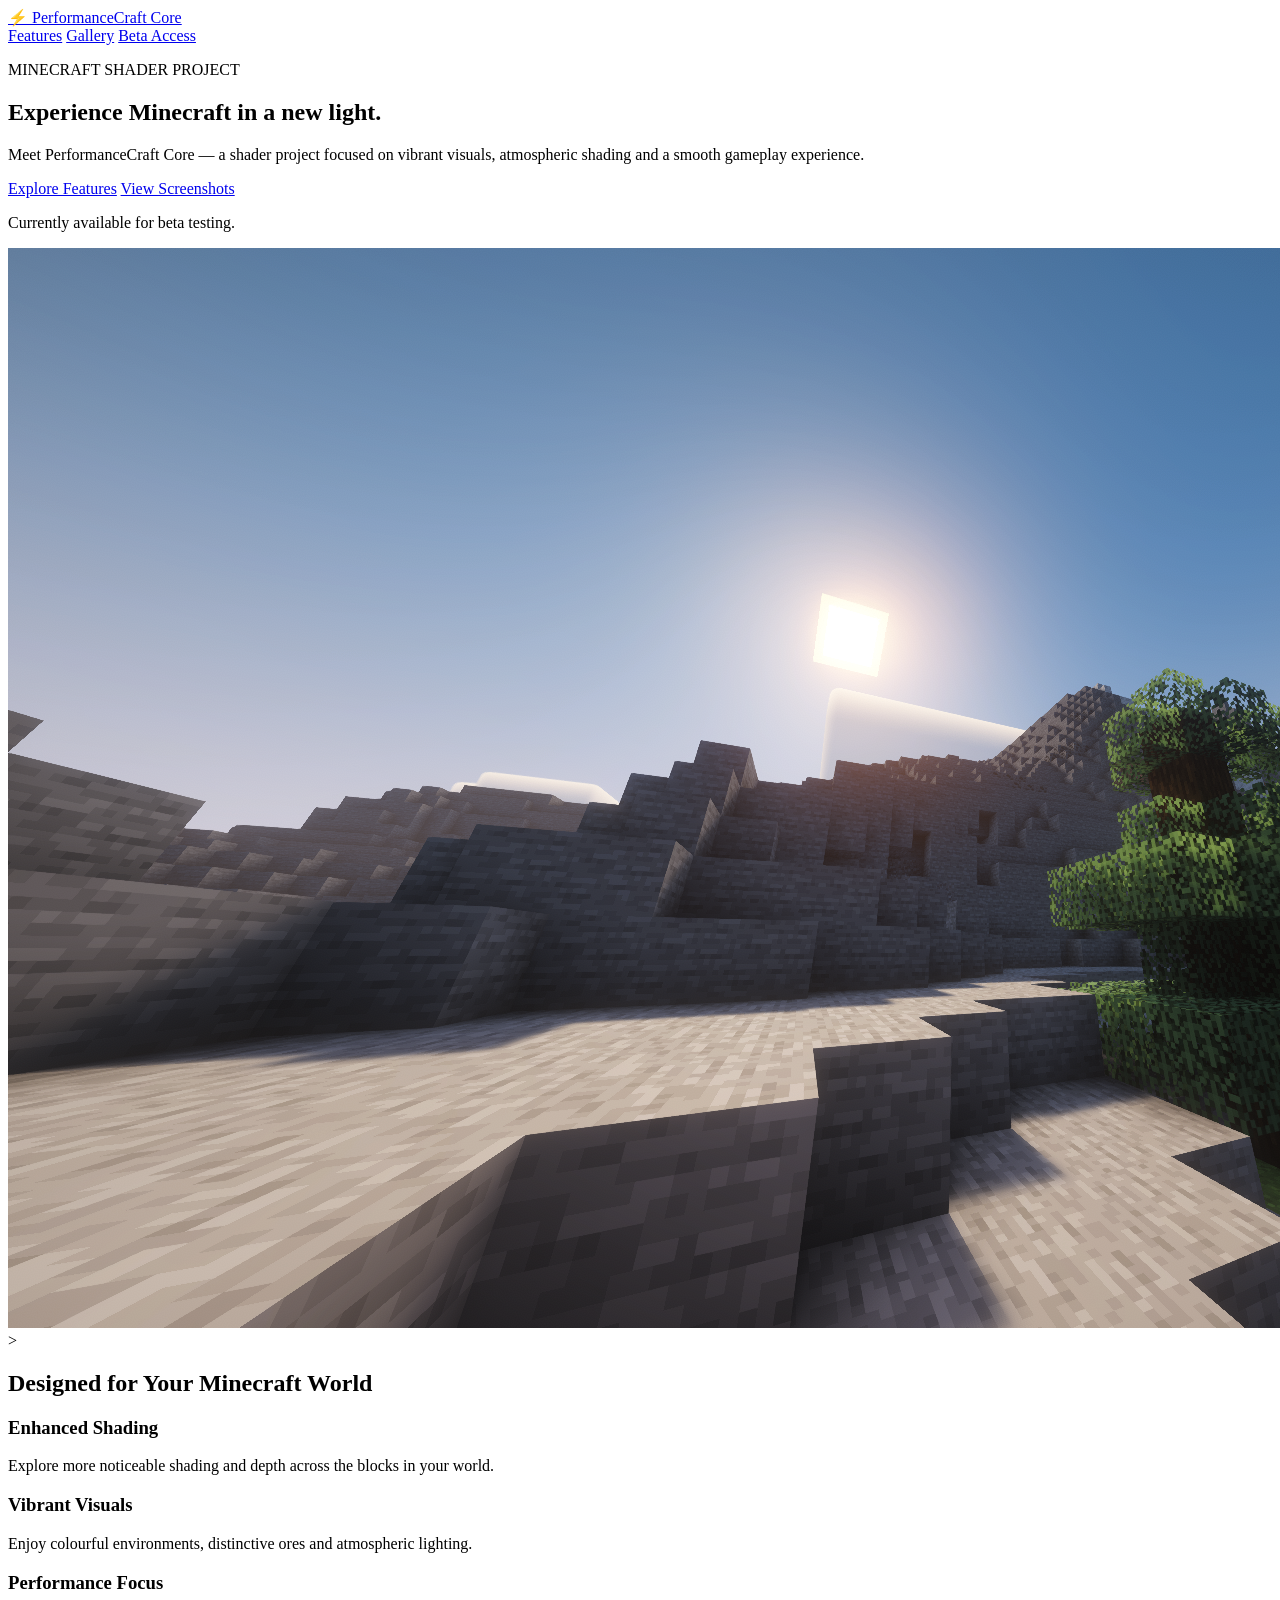
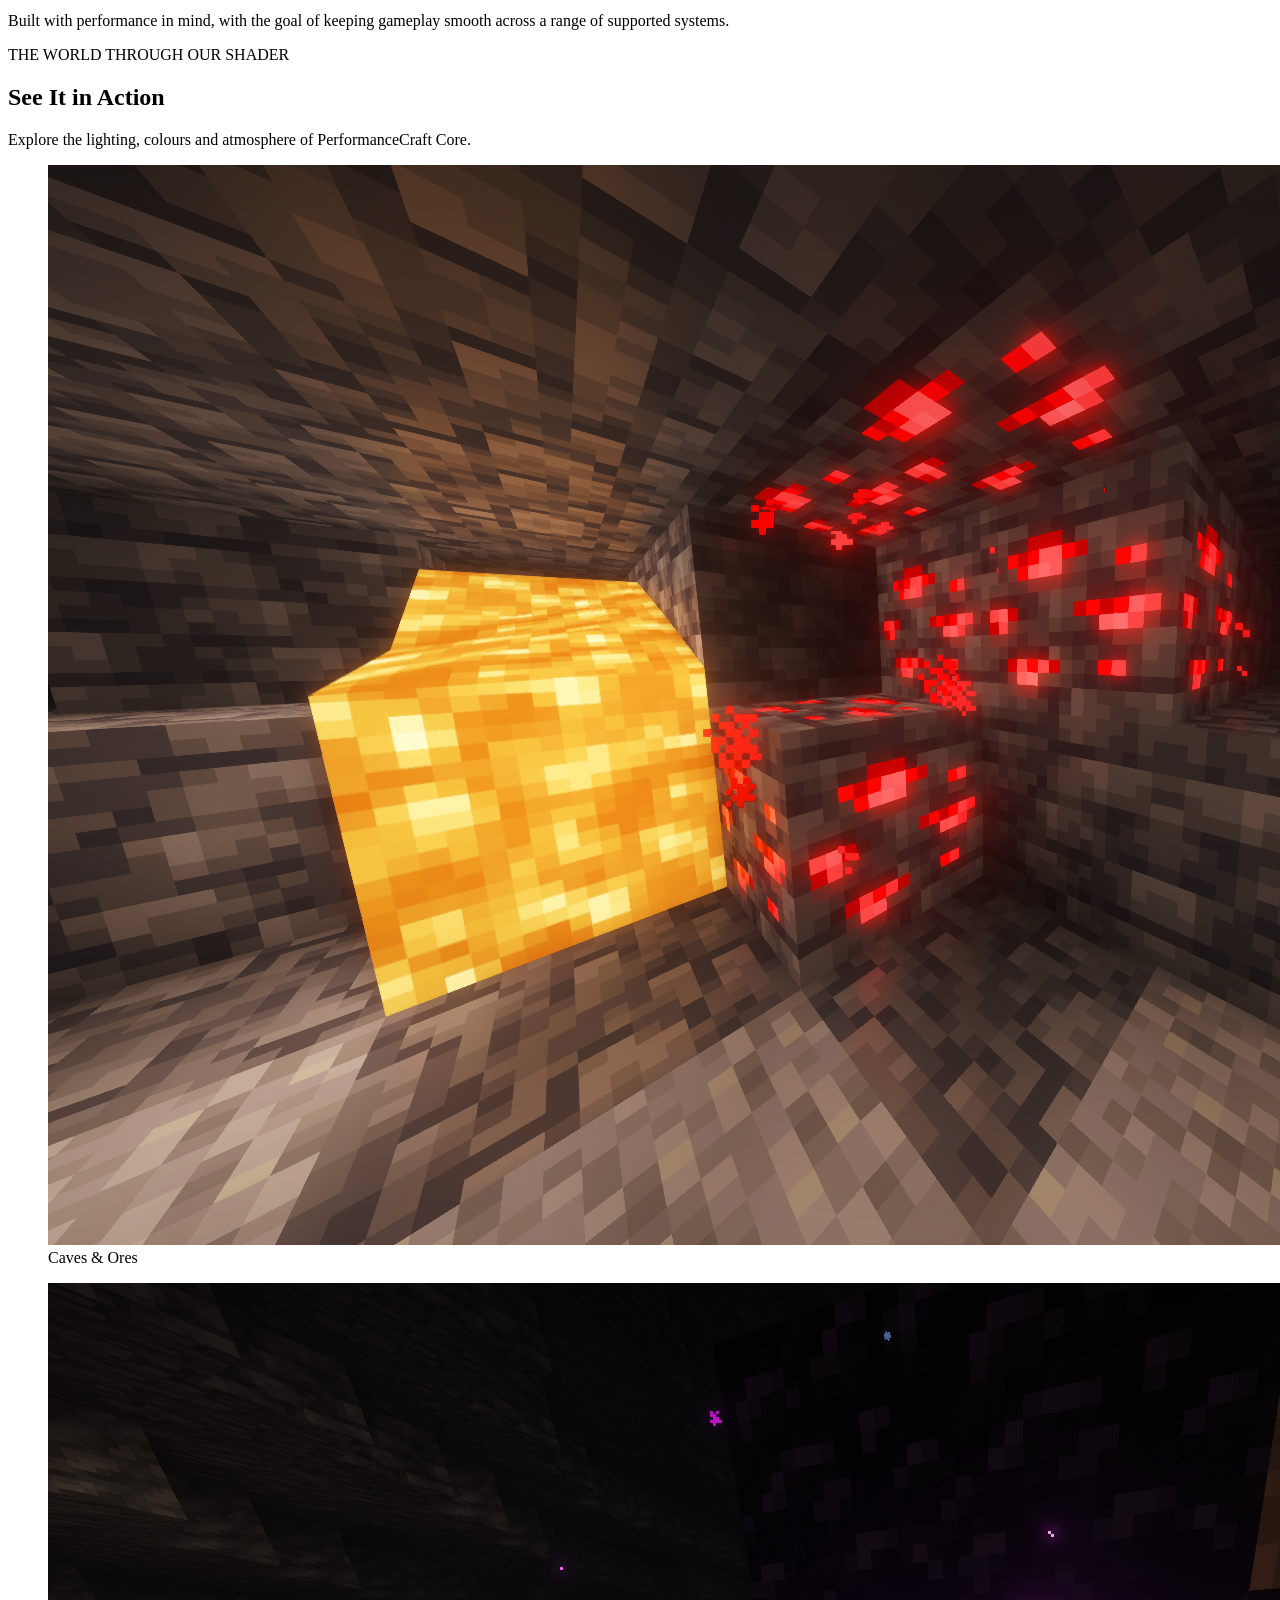
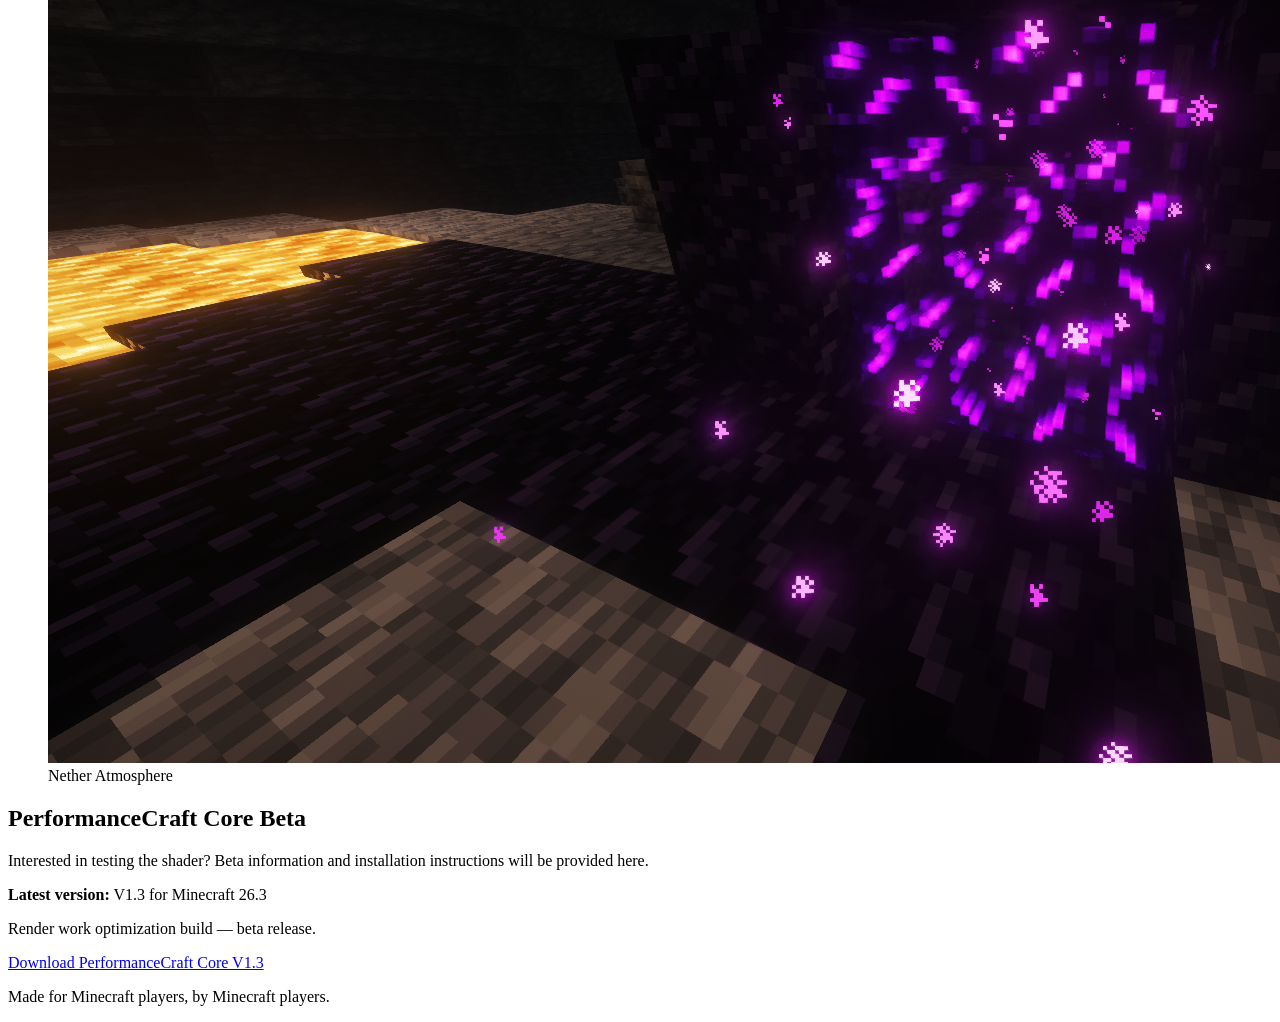
==== PerformanceCraft Core/index.html @ d8a3d6f5 "Update index.html" ====
<!DOCTYPE html>
<html lang="en">
<head>
  <meta charset="UTF-8">
  <meta name="viewport" content="width=device-width, initial-scale=1.0">

  <title>PerformanceCraft Core | Minecraft Shader</title>
  <link rel="stylesheet" href="style.css">
  
  <meta name="description"
        content="Discover PerformanceCraft Core, a Minecraft shader project focused on vibrant visuals, enhanced shading and performance.">

</head>
<body>

  <header>
    <a href="#home">⚡ PerformanceCraft Core</a>

    <nav>
      <a href="#features">Features</a>
      <a href="#gallery">Gallery</a>
      <a href="#downloads">Beta Access</a>
    </nav>
  </header>

  <main>

   
<section id="home">
  <div class="hero-content">
    <p class="eyebrow">MINECRAFT SHADER PROJECT</p>

    <h1>Experience Minecraft in a new light.</h1>

    <p>
      Meet PerformanceCraft Core — a shader project
      focused on vibrant visuals, atmospheric shading
      and a smooth gameplay experience.
    </p>

    <div class="hero-buttons">
      <a href="#features">Explore Features</a>
      <a href="#gallery">View Screenshots</a>
    </div>

    <p class="beta-note">
      <span class="status-dot"></span>
      Currently available for beta testing.
    </p>
  </div>

  <img class="hero-image" src="images/images/Hero-Best overall view.png" alt="Minecraft landscape rendered with PerformanceCraft Core">
  >
</section>


    <section id="features">
      <h2>Designed for Your Minecraft World</h2>

      <article>
        <h3>Enhanced Shading</h3>
        <p>
          Explore more noticeable shading and depth
          across the blocks in your world.
        </p>
      </article>

      <article>
        <h3>Vibrant Visuals</h3>
        <p>
          Enjoy colourful environments, distinctive
          ores and atmospheric lighting.
        </p>
      </article>

      <article>
        <h3>Performance Focus</h3>
        <p>
          Built with performance in mind, with the goal
          of keeping gameplay smooth across a range
          of supported systems.
        </p>
      </article>
    </section>

    
<section id="gallery">
  <div class="gallery-heading">
    <div>
      <p class="eyebrow">THE WORLD THROUGH OUR SHADER</p>
      <h2>See It in Action</h2>
      <p>
        Explore the lighting, colours and atmosphere
        of PerformanceCraft Core.
      </p>
    </div>
  </div>

  <div class="gallery-grid">
  
    <figure class="gallery-card">
      <img src="images/images/Gallery-1-Caves & Ores.png" alt="Minecraft cave and ore lighting" loading="lazy">
      <figcaption>Caves & Ores</figcaption>
    </figure>

    <figure class="gallery-card">
      <img
        src="images/images/Gallery-2-Nether.png"
        alt="Minecraft Nether environment"
        loading="lazy"
      >
      <figcaption>Nether Atmosphere</figcaption>
    </figure>

    <section id="downloads">
      <h2>PerformanceCraft Core Beta</h2>

      <p>
        Interested in testing the shader? Beta information
        and installation instructions will be provided here.
      </p>

      
<p><strong>Latest version:</strong> V1.3 for Minecraft 26.3</p>

<p>Render work optimization build — beta release.</p>

<p>
  <a href="PerformanceCraft_Core_V1.3_26.3_Render_Work_Optimization.zip" download>
    Download PerformanceCraft Core V1.3
  </a>
</p>

    <p>Made for Minecraft players, by Minecraft players.</p>
  </footer>

</body>
</html>
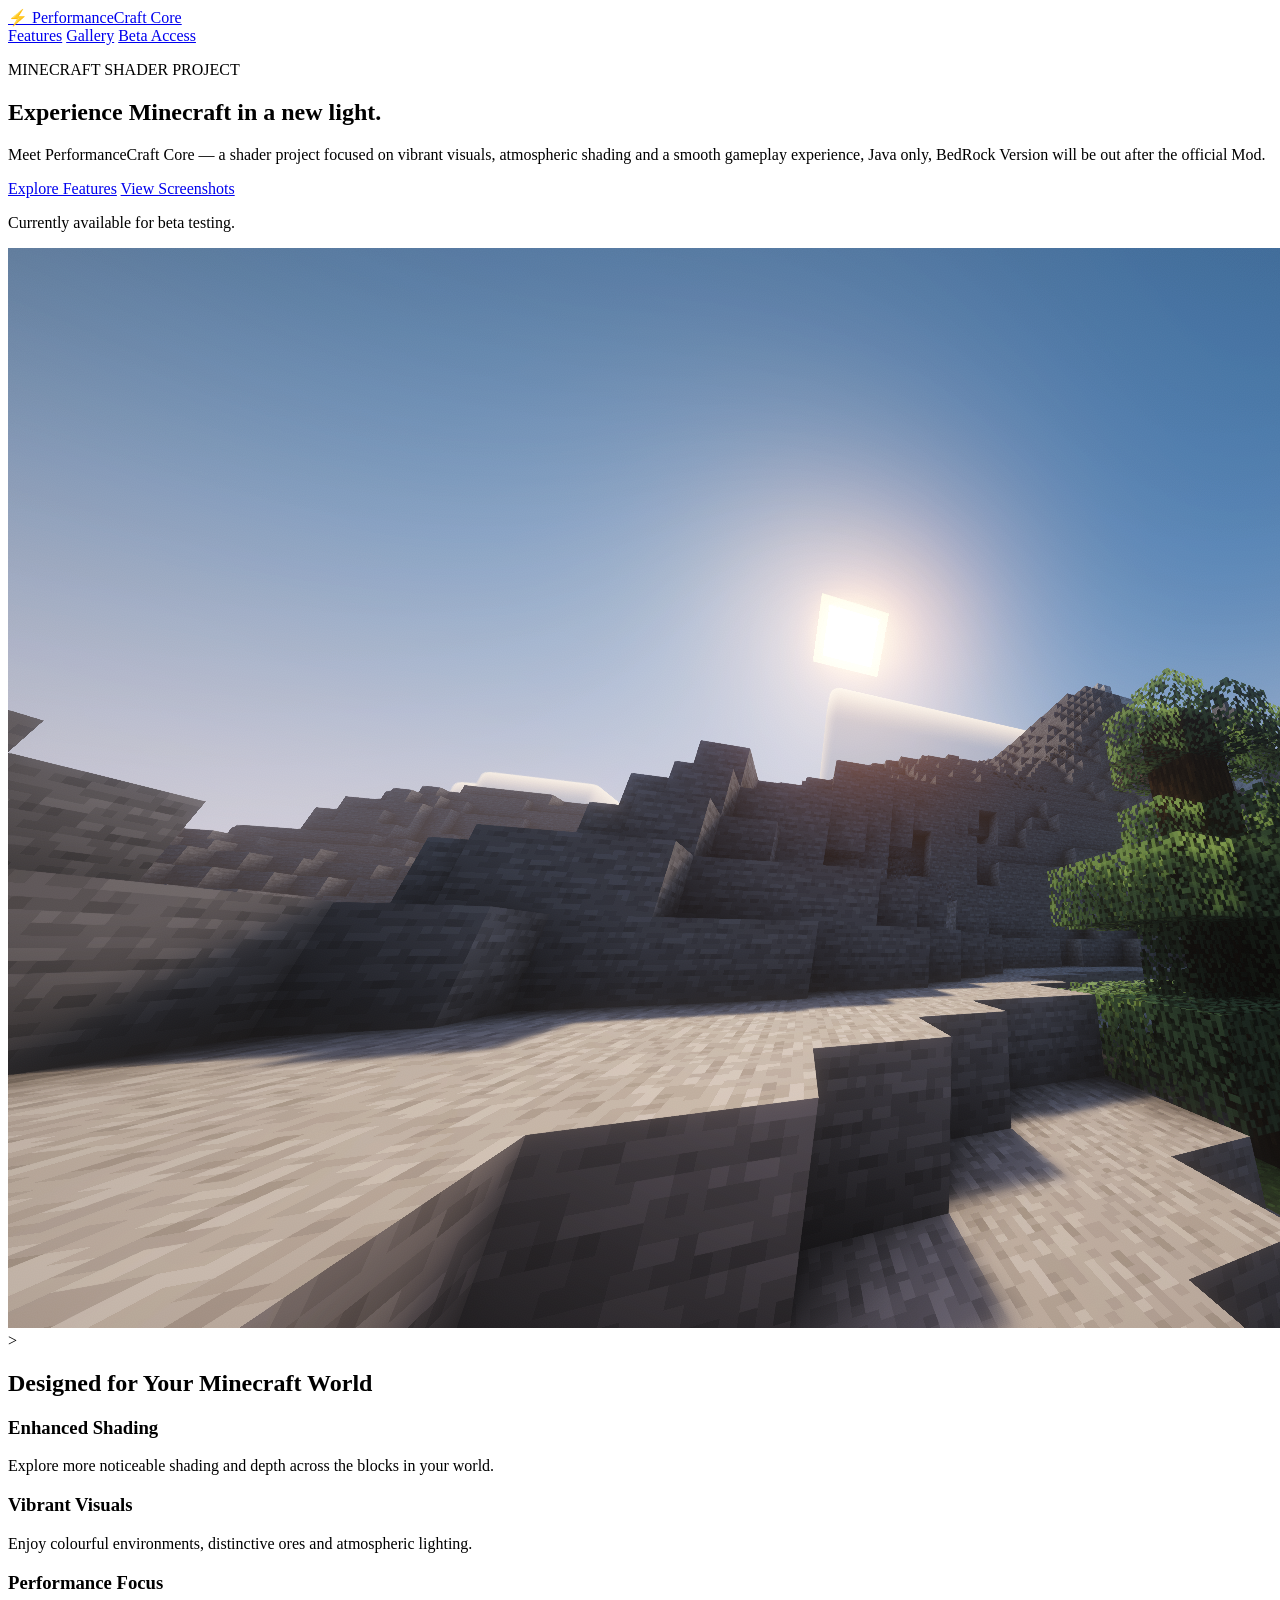
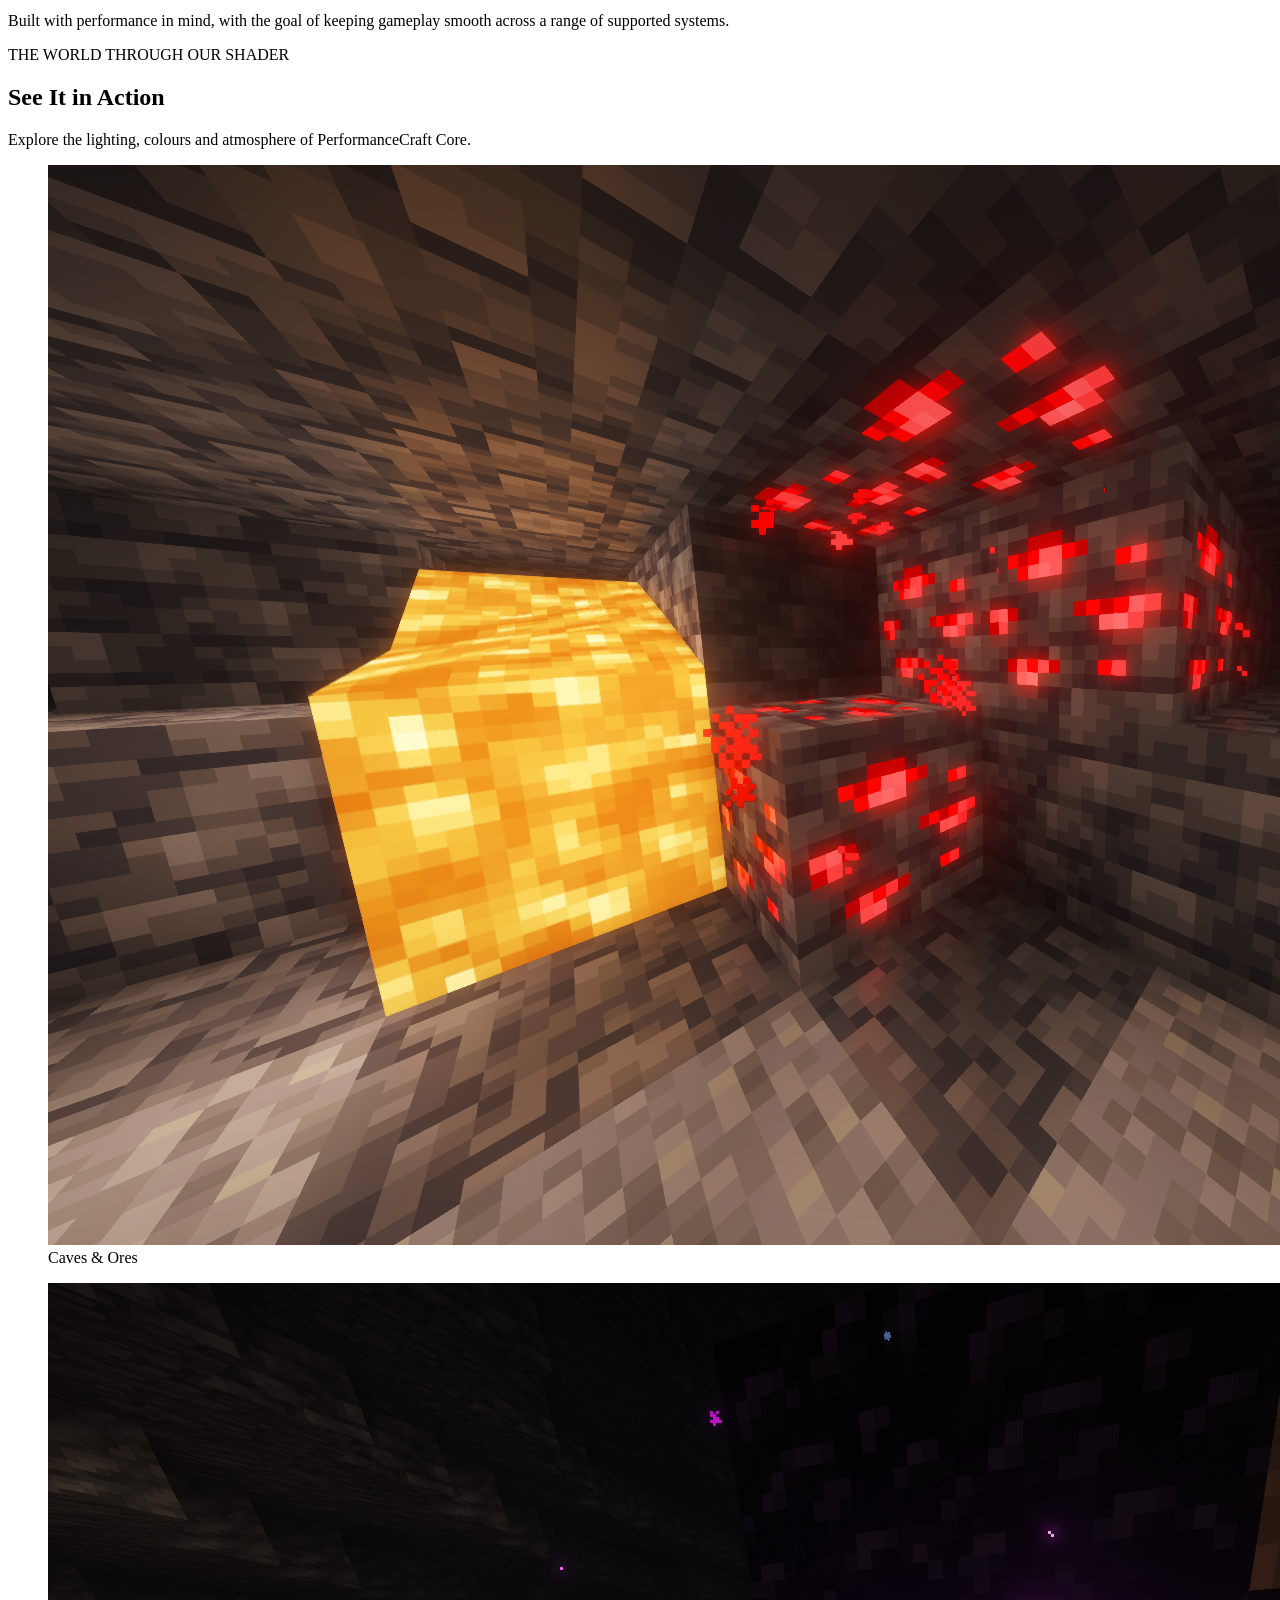
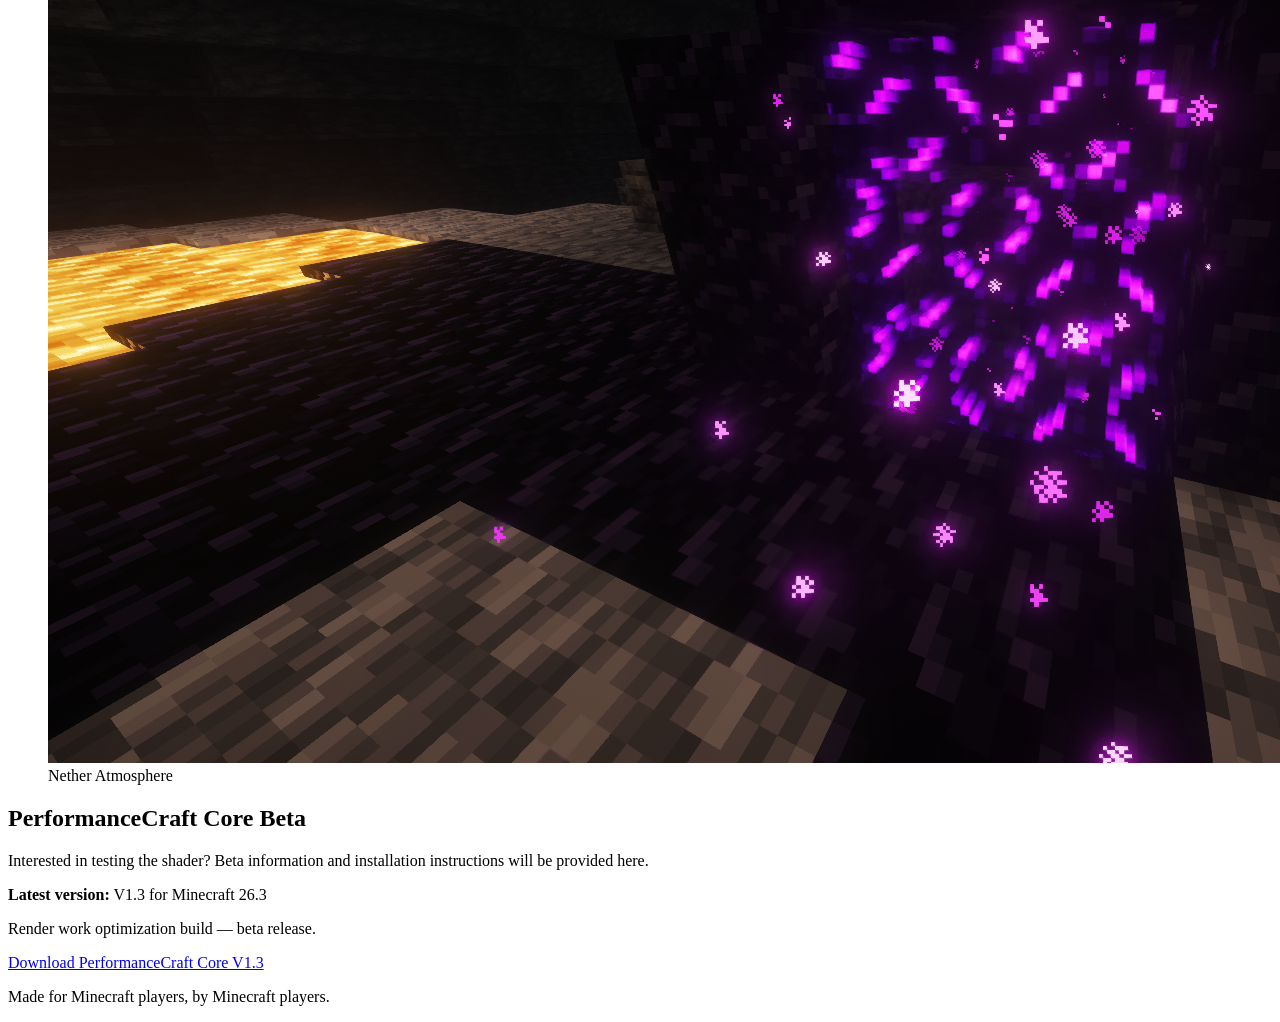
==== commit a2673ce3: "Update index.html" ====
--- a/PerformanceCraft Core/index.html
+++ b/PerformanceCraft Core/index.html
@@ -36,7 +36,7 @@
     <p>
       Meet PerformanceCraft Core — a shader project
       focused on vibrant visuals, atmospheric shading
-      and a smooth gameplay experience.
+      and a smooth gameplay experience, Java only, BedRock Version will be out after the official Mod.
     </p>
 
     <div class="hero-buttons">
@@ -127,7 +127,7 @@
 <p>Render work optimization build — beta release.</p>
 
 <p>
-  <a href="PerformanceCraft_Core_V1.3_26.3_Render_Work_Optimization.zip" download>
+  <a href="https://github.com/lynaanyoutube/PerformanceCraft-Core/raw/refs/heads/main/PerformanceCraft%20Core/PerformanceCraft_Core_V1.3_26.3_Render_Work_Optimization.zip" download>
     Download PerformanceCraft Core V1.3
   </a>
 </p>
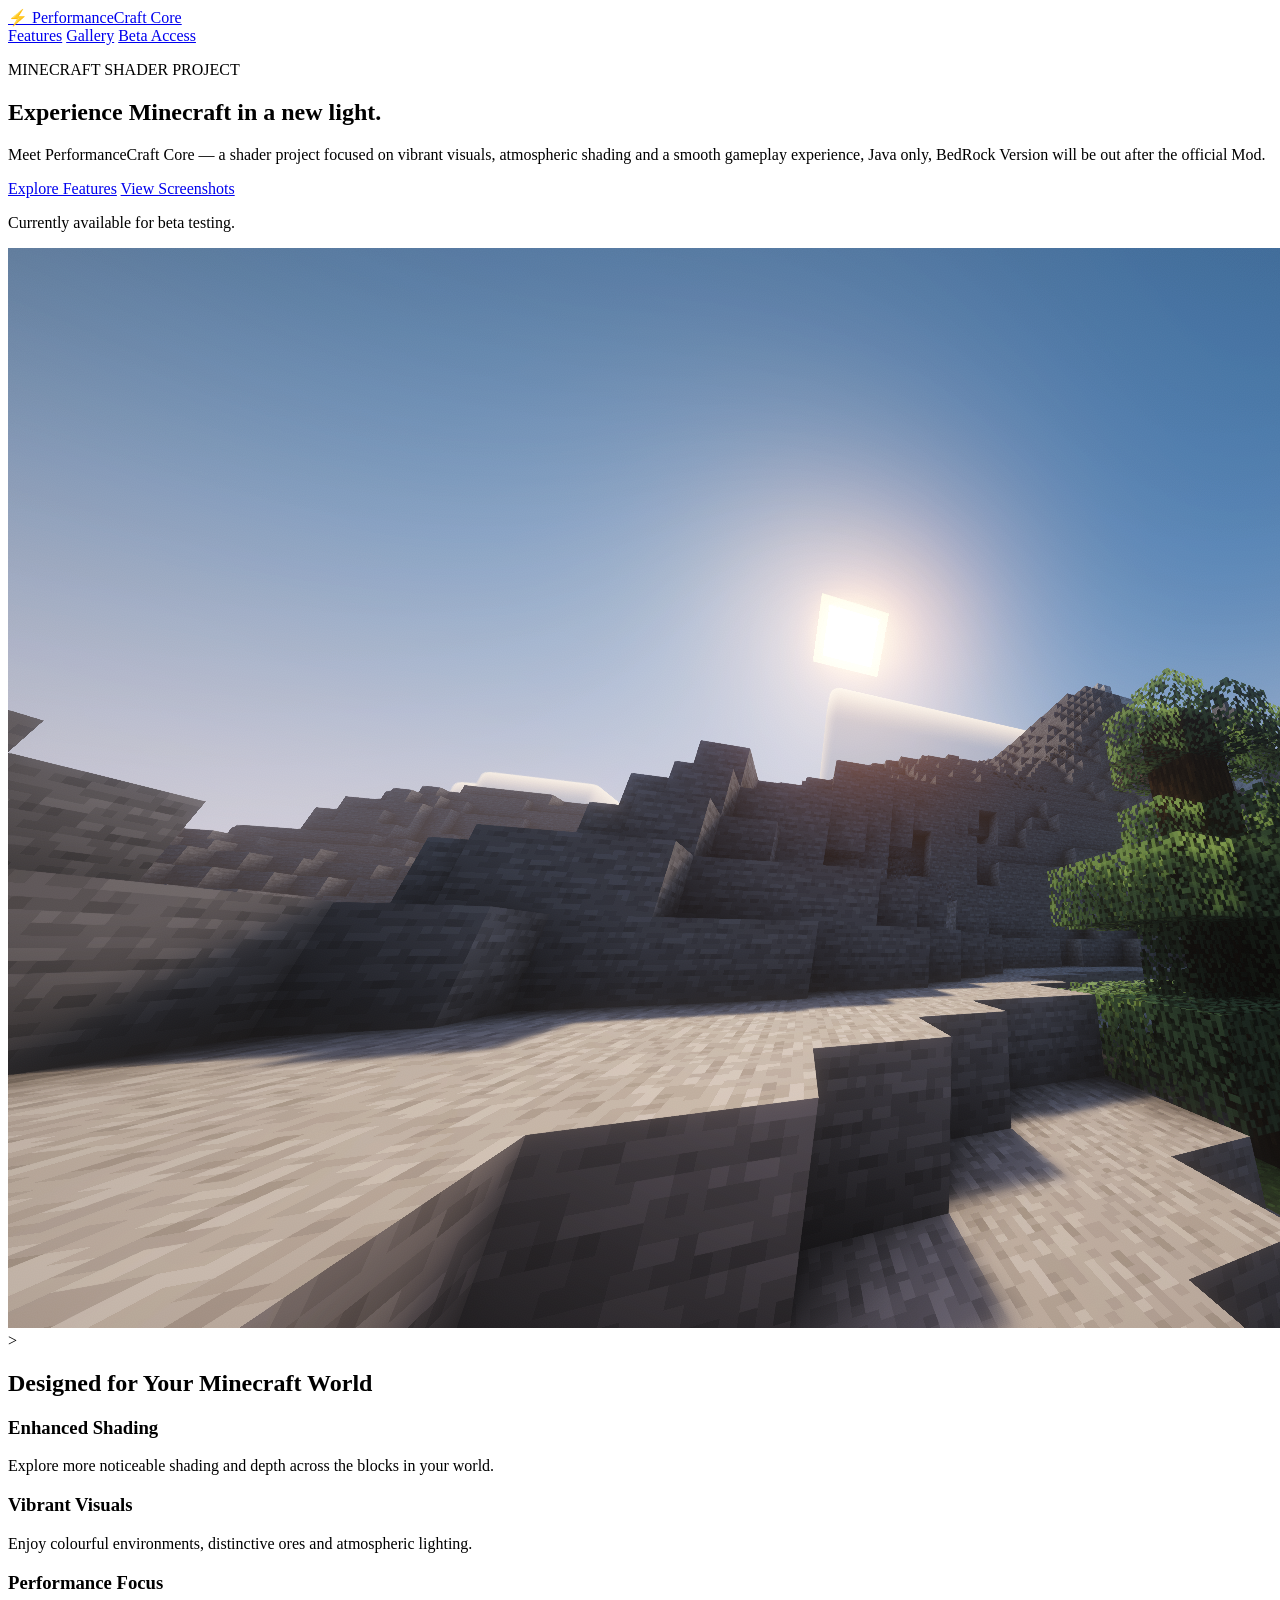
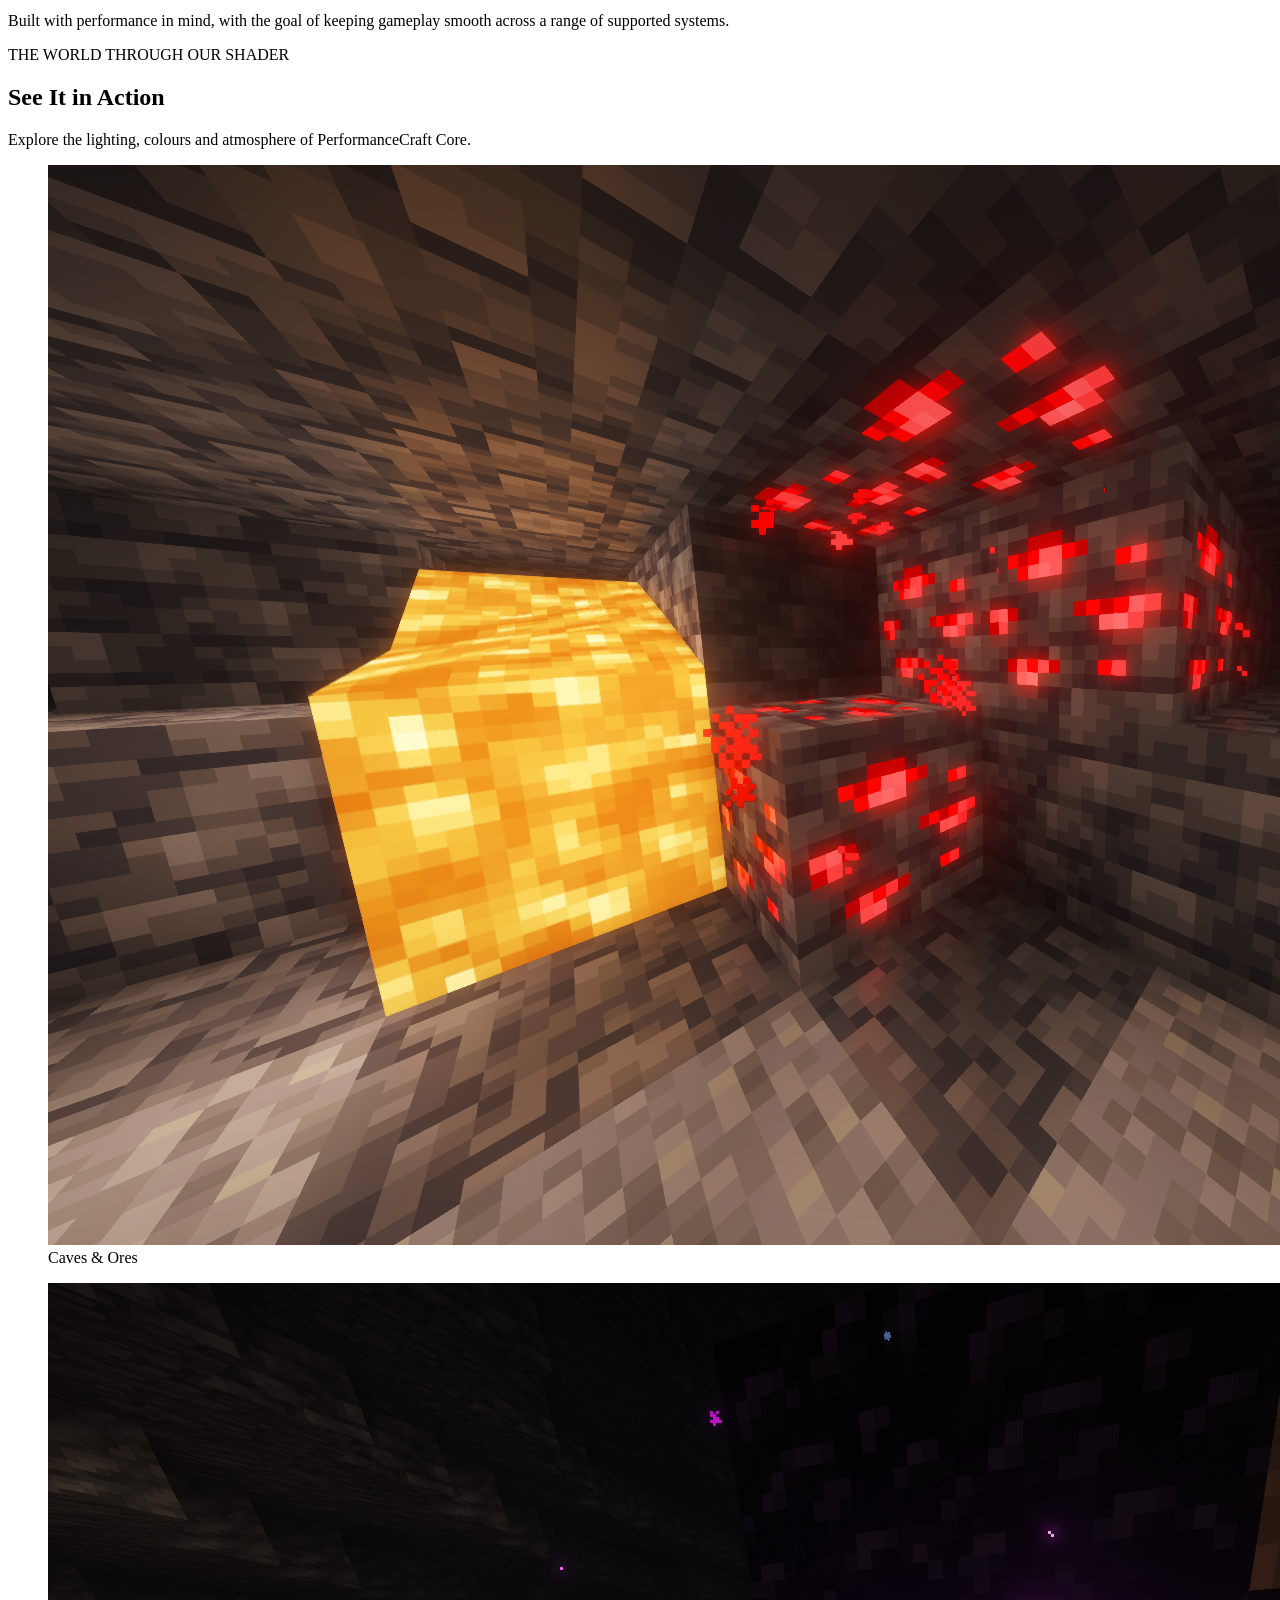
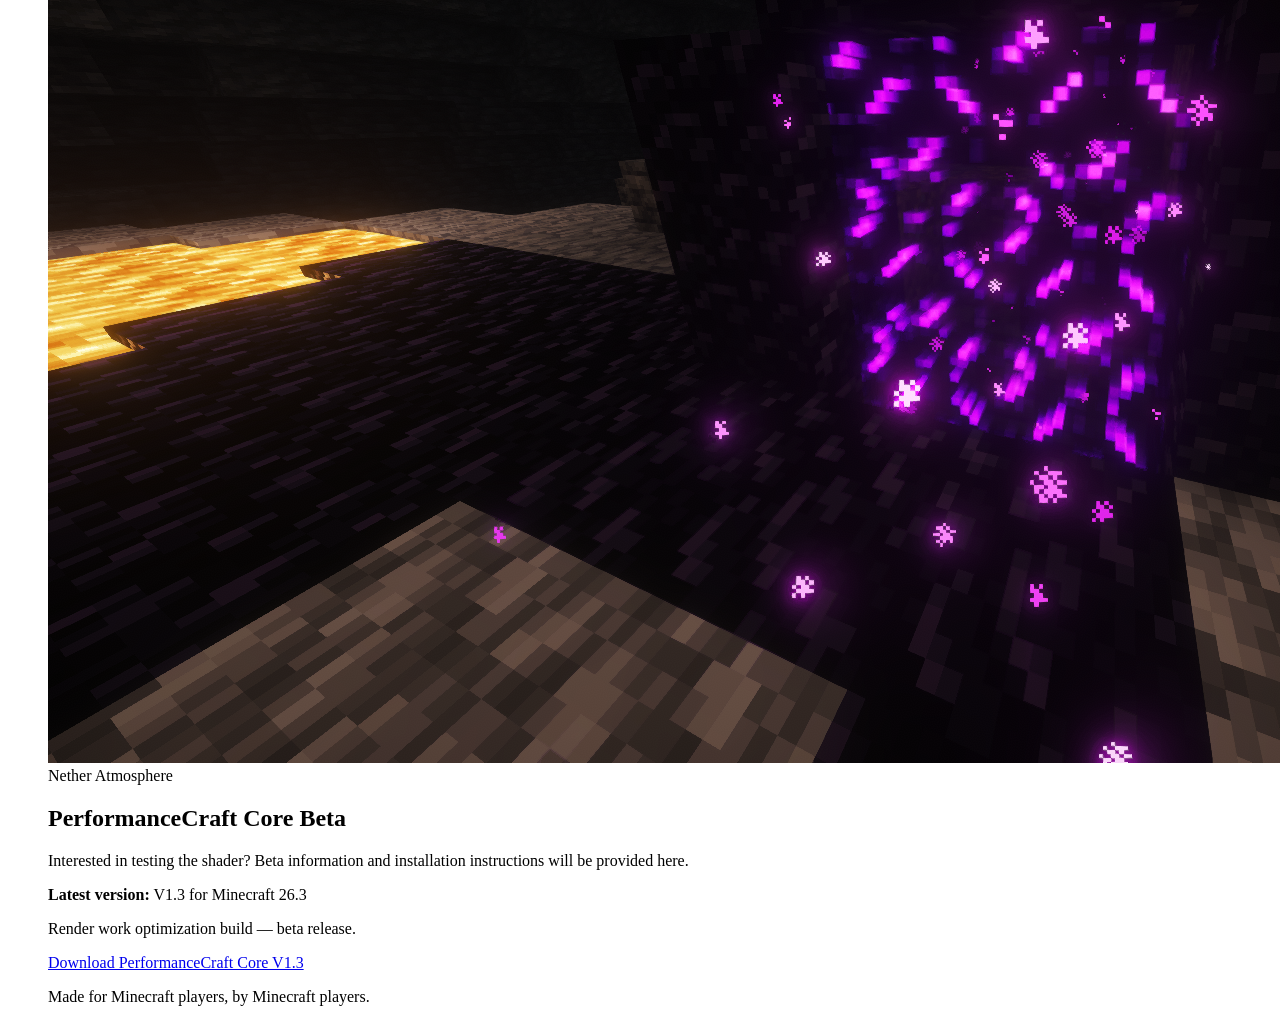
==== commit 65b4db04: "Update index.html" ====
--- a/PerformanceCraft Core/index.html
+++ b/PerformanceCraft Core/index.html
@@ -111,8 +111,7 @@
         loading="lazy"
       >
       <figcaption>Nether Atmosphere</figcaption>
-    </figure>
-
+    
     <section id="downloads">
       <h2>PerformanceCraft Core Beta</h2>
 
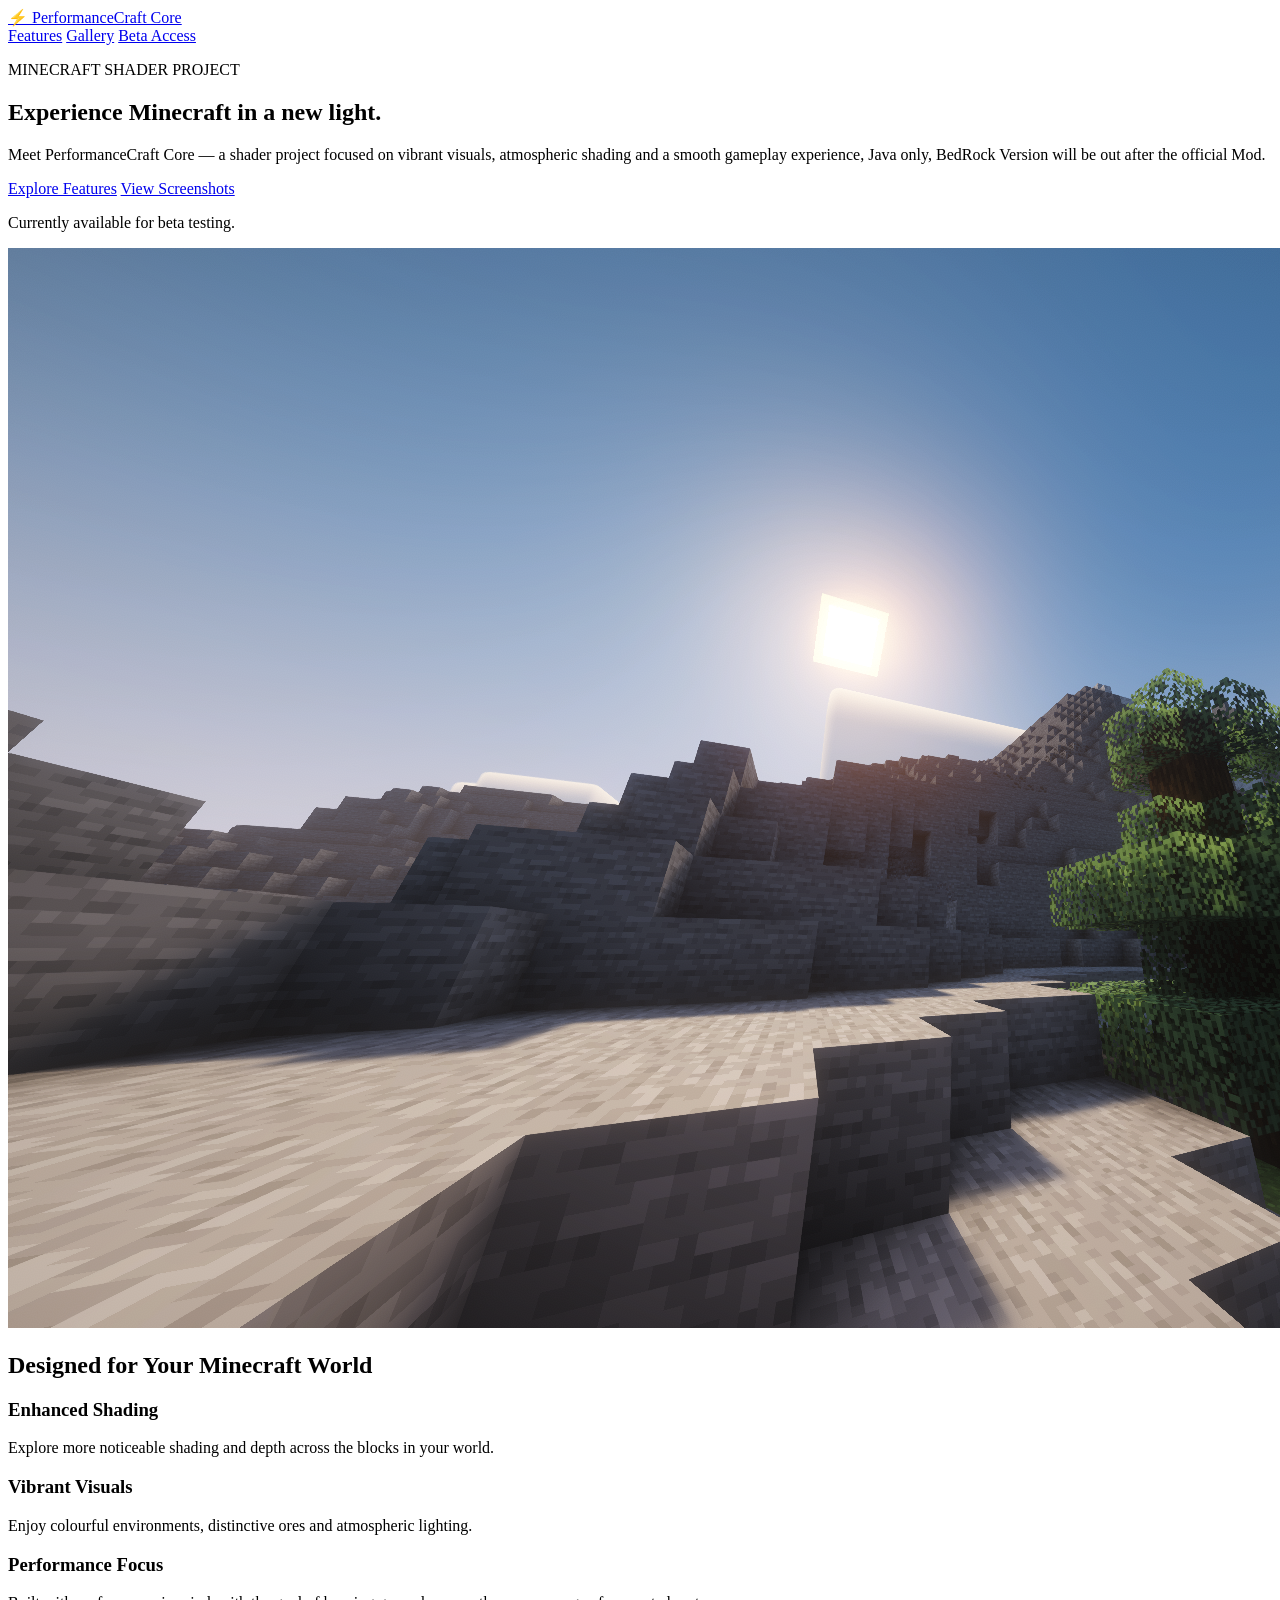
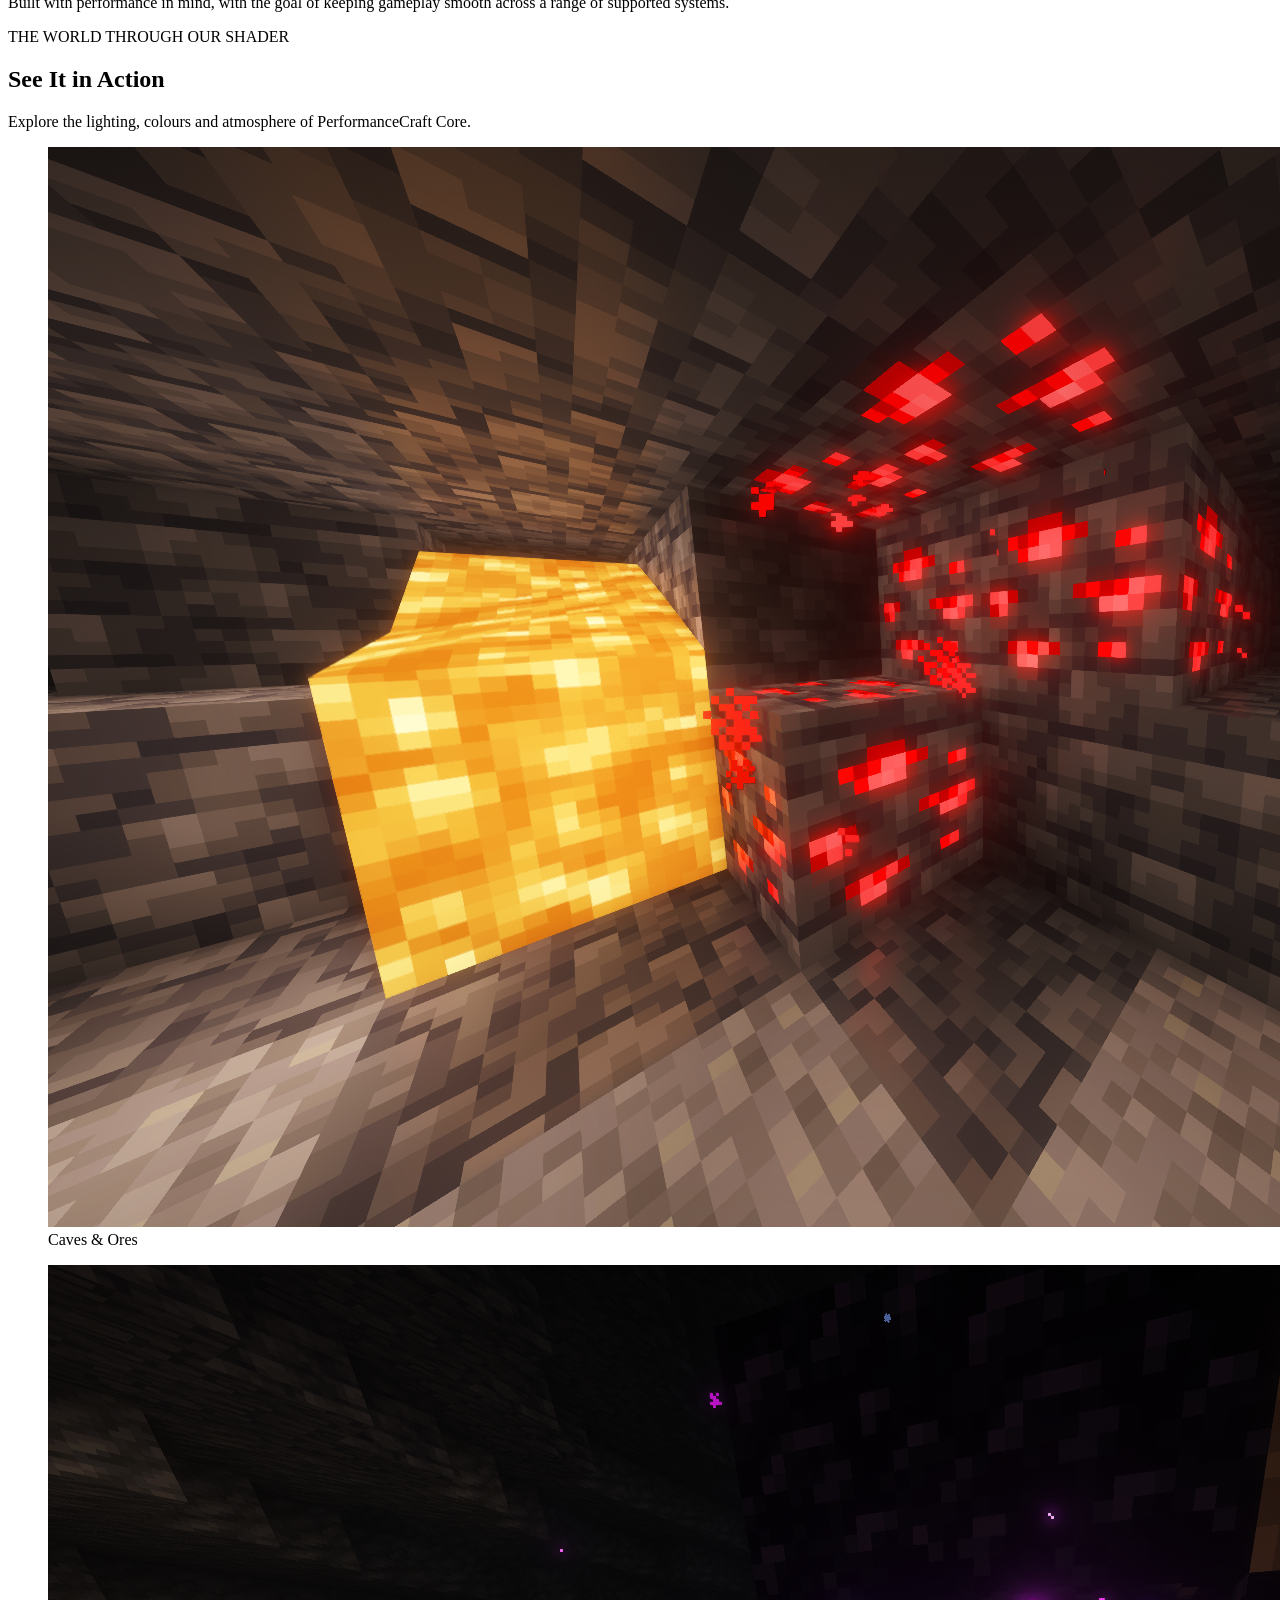
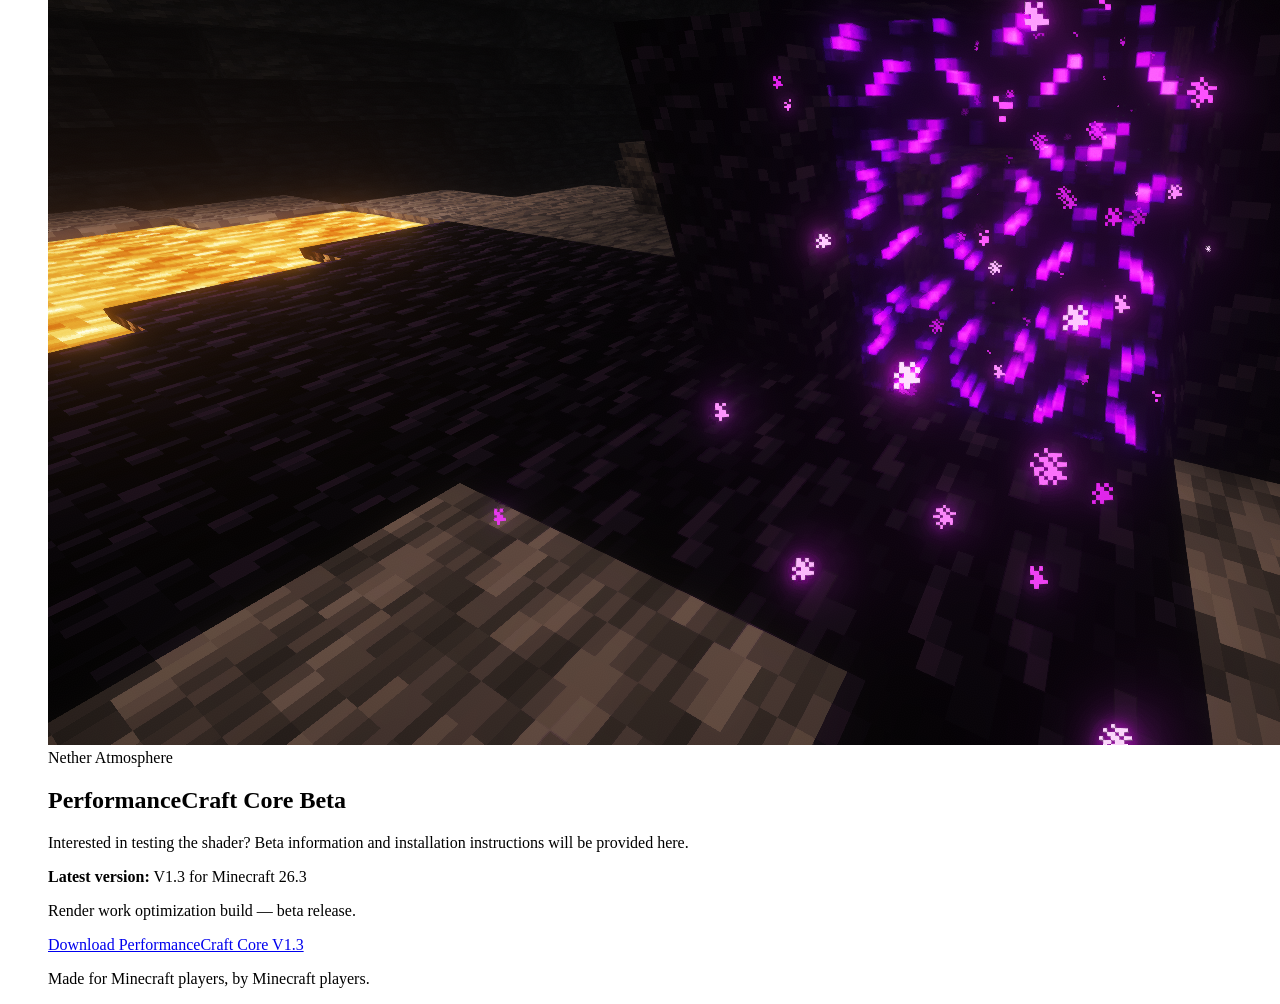
==== commit ece30408: "Update index.html" ====
--- a/PerformanceCraft Core/index.html
+++ b/PerformanceCraft Core/index.html
@@ -51,7 +51,6 @@
   </div>
 
   <img class="hero-image" src="images/images/Hero-Best overall view.png" alt="Minecraft landscape rendered with PerformanceCraft Core">
-  >
 </section>
 
 
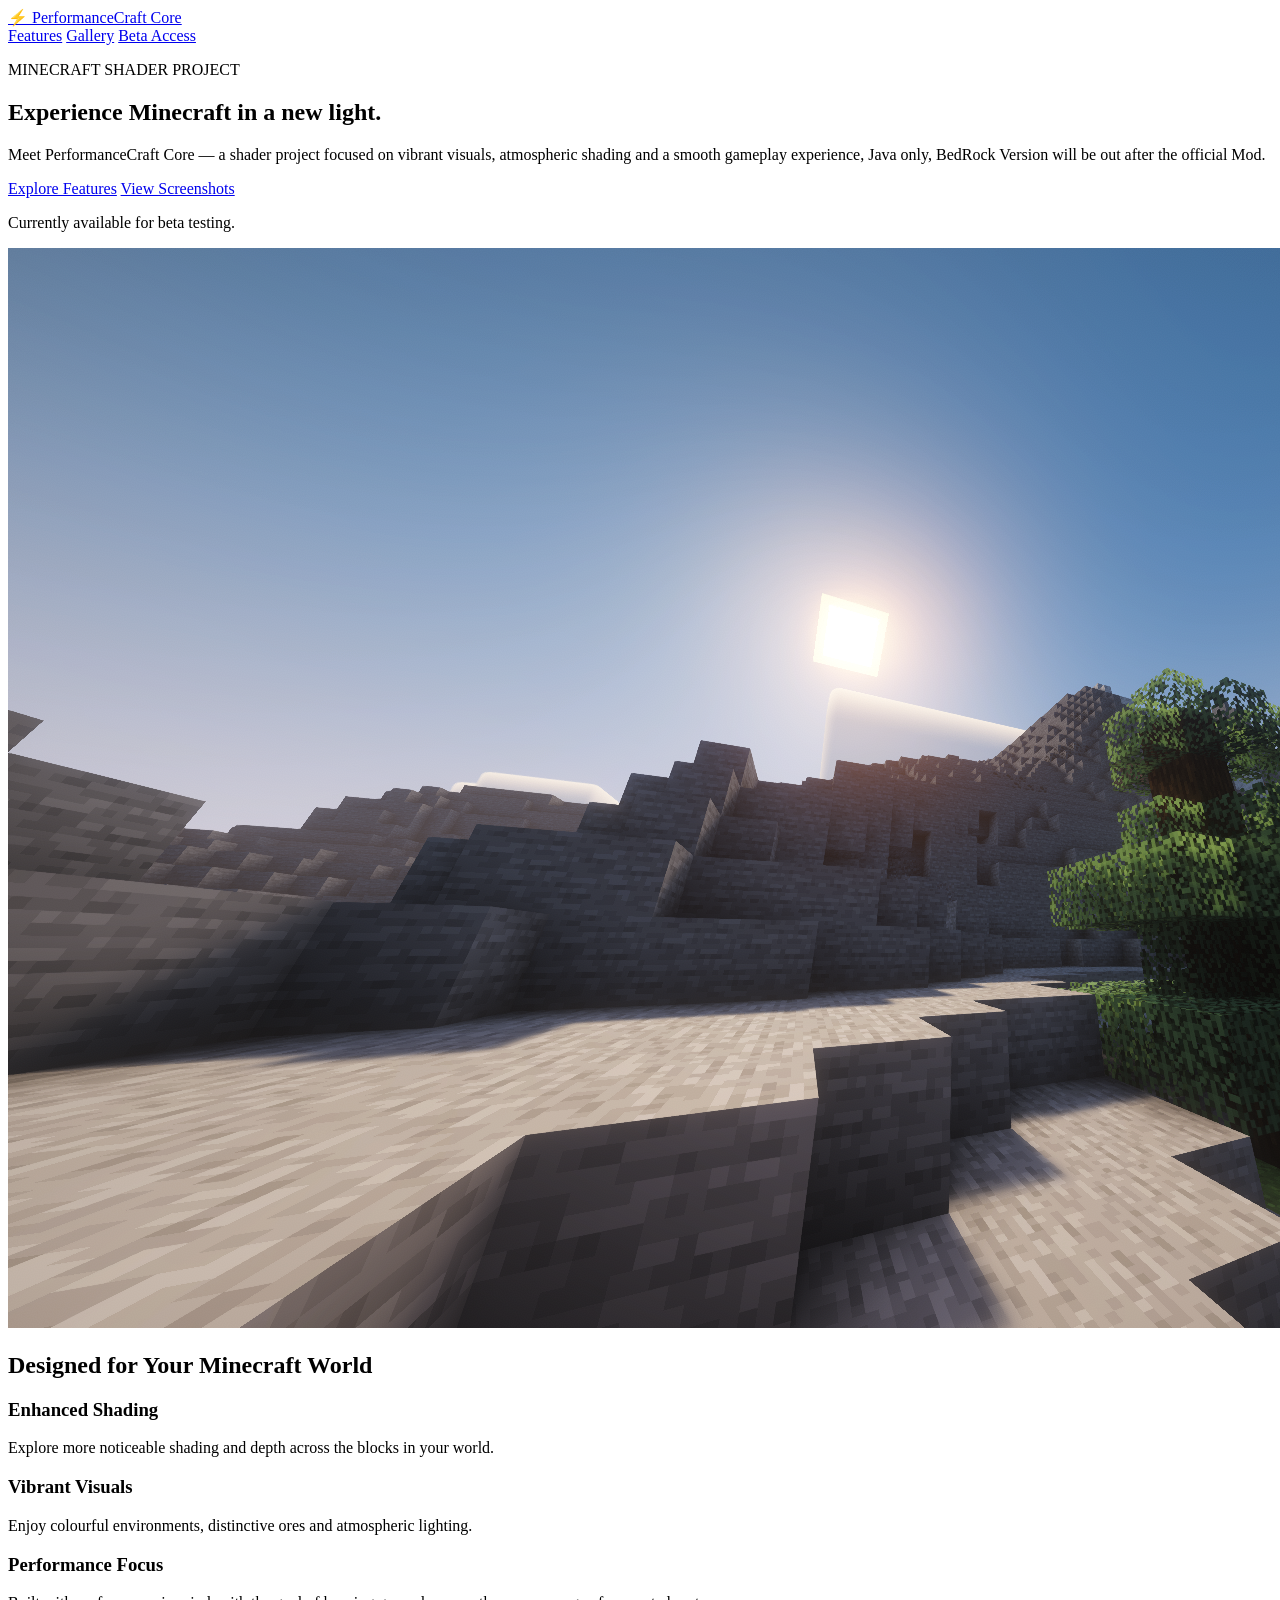
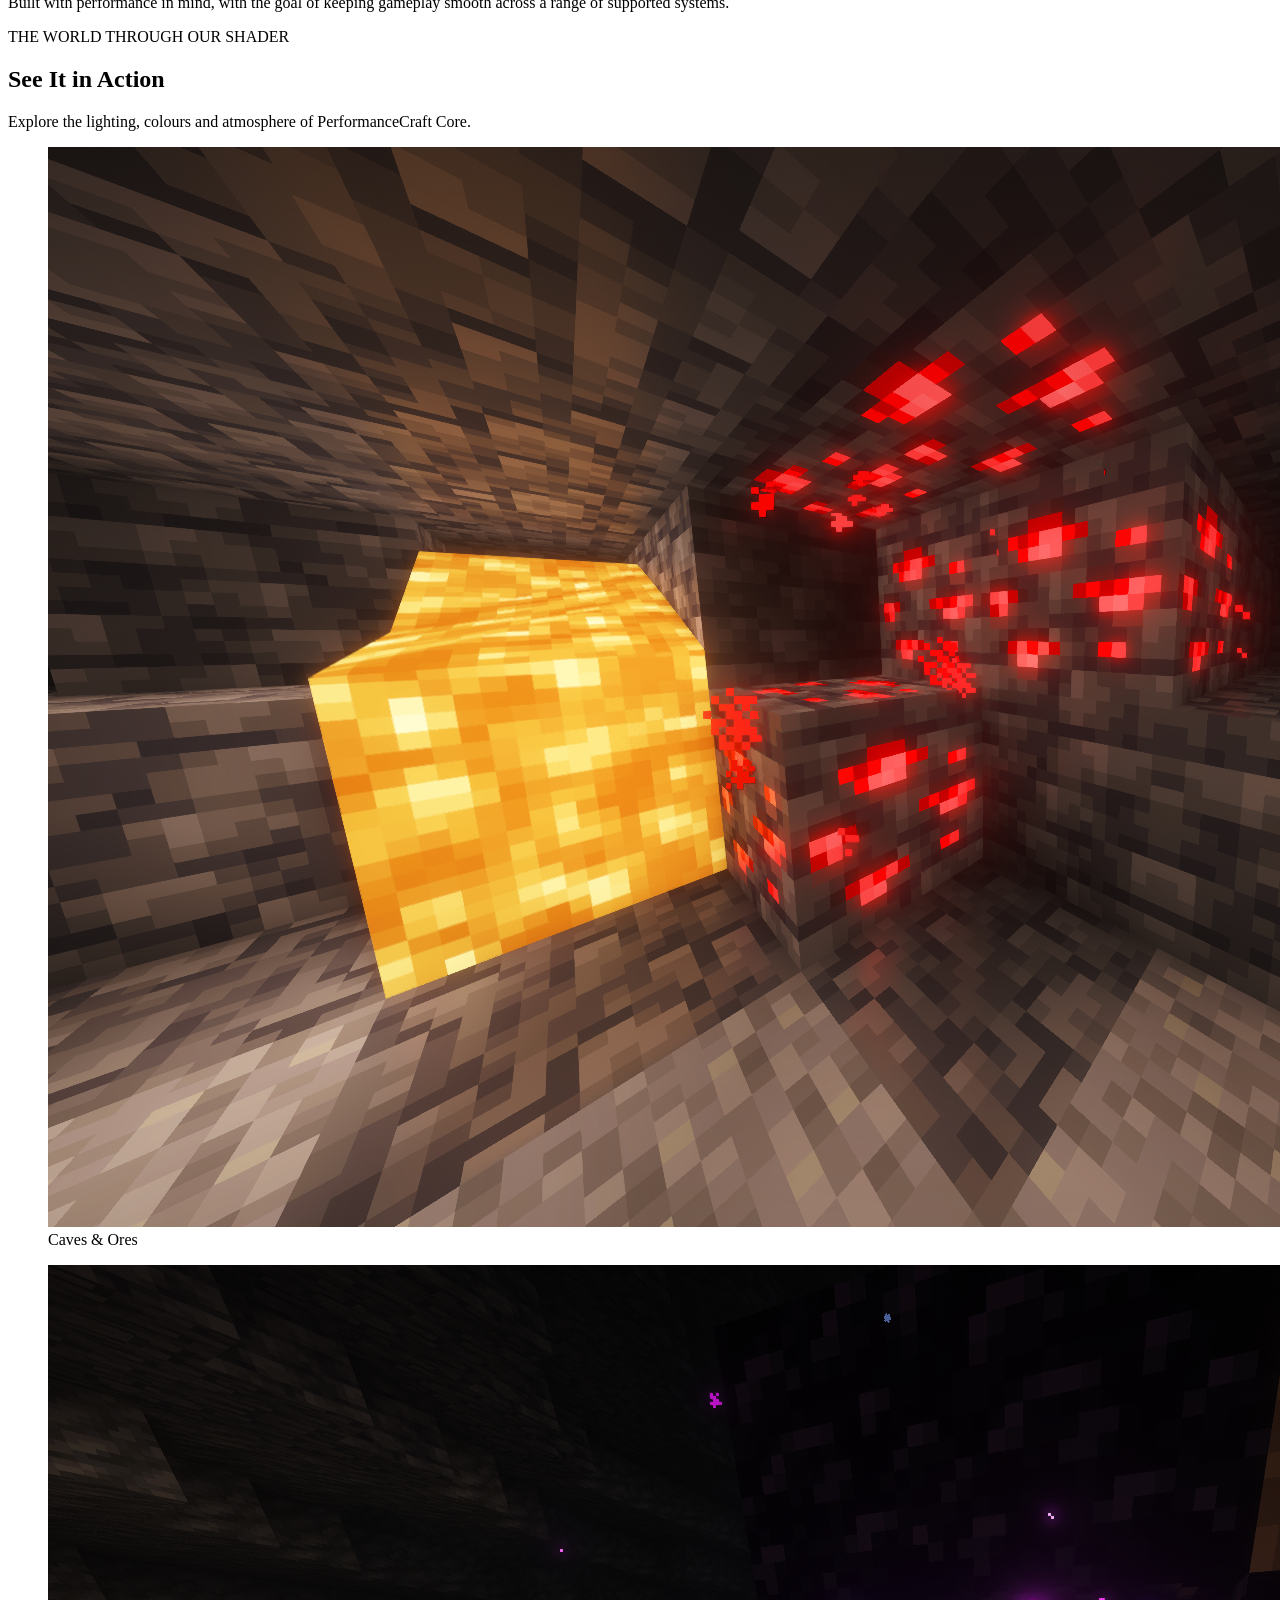
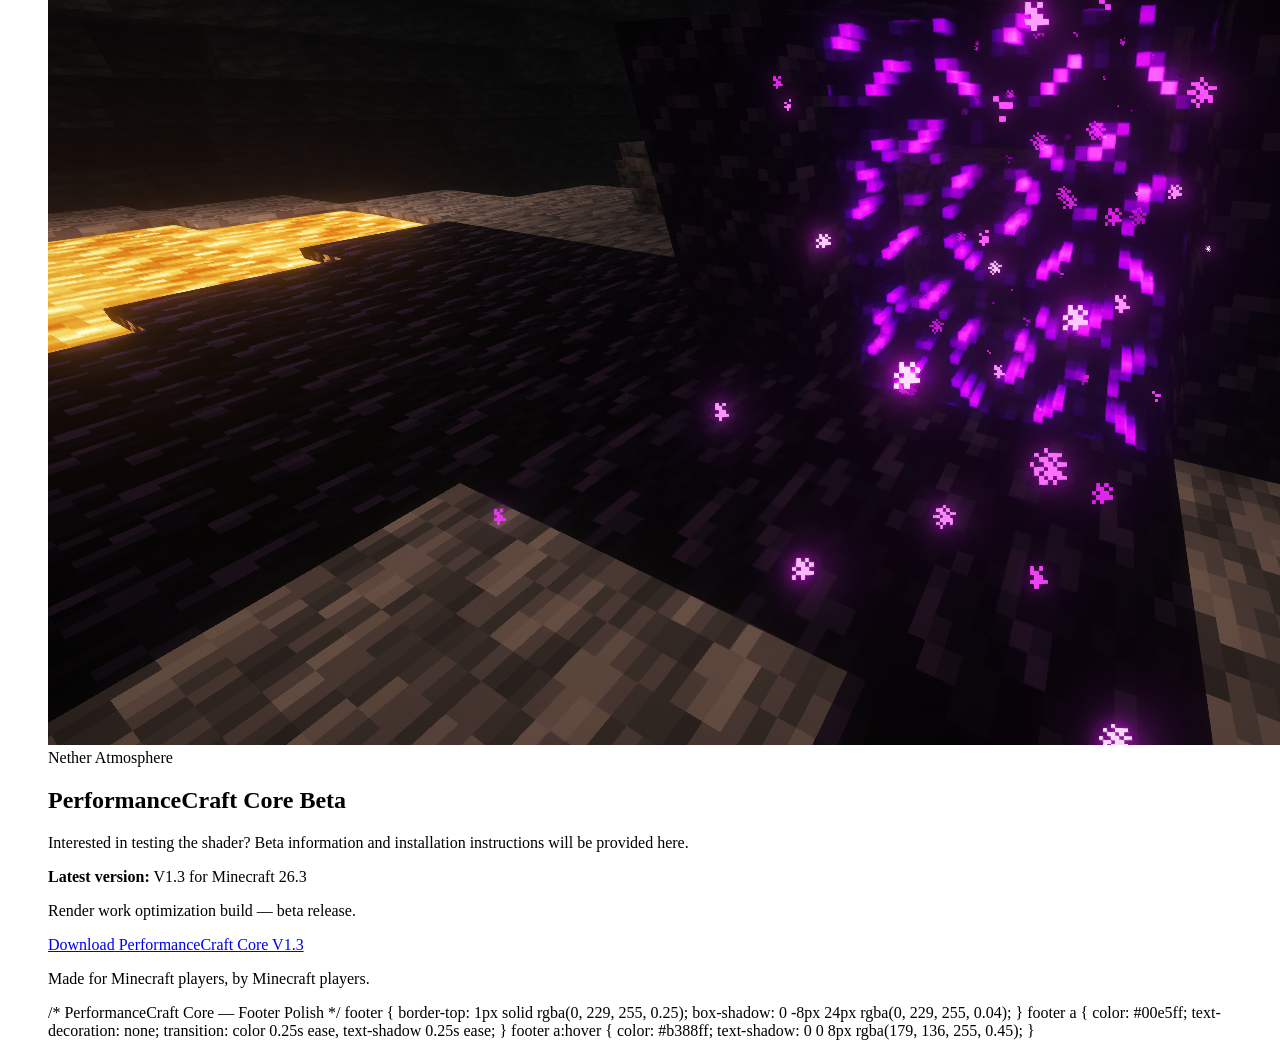
==== commit 205ca3c5: "Update index.html" ====
--- a/PerformanceCraft Core/index.html
+++ b/PerformanceCraft Core/index.html
@@ -135,3 +135,20 @@
 
 </body>
 </html>
+
+/* PerformanceCraft Core — Footer Polish */
+footer {
+  border-top: 1px solid rgba(0, 229, 255, 0.25);
+  box-shadow: 0 -8px 24px rgba(0, 229, 255, 0.04);
+}
+
+footer a {
+  color: #00e5ff;
+  text-decoration: none;
+  transition: color 0.25s ease, text-shadow 0.25s ease;
+}
+
+footer a:hover {
+  color: #b388ff;
+  text-shadow: 0 0 8px rgba(179, 136, 255, 0.45);
+}
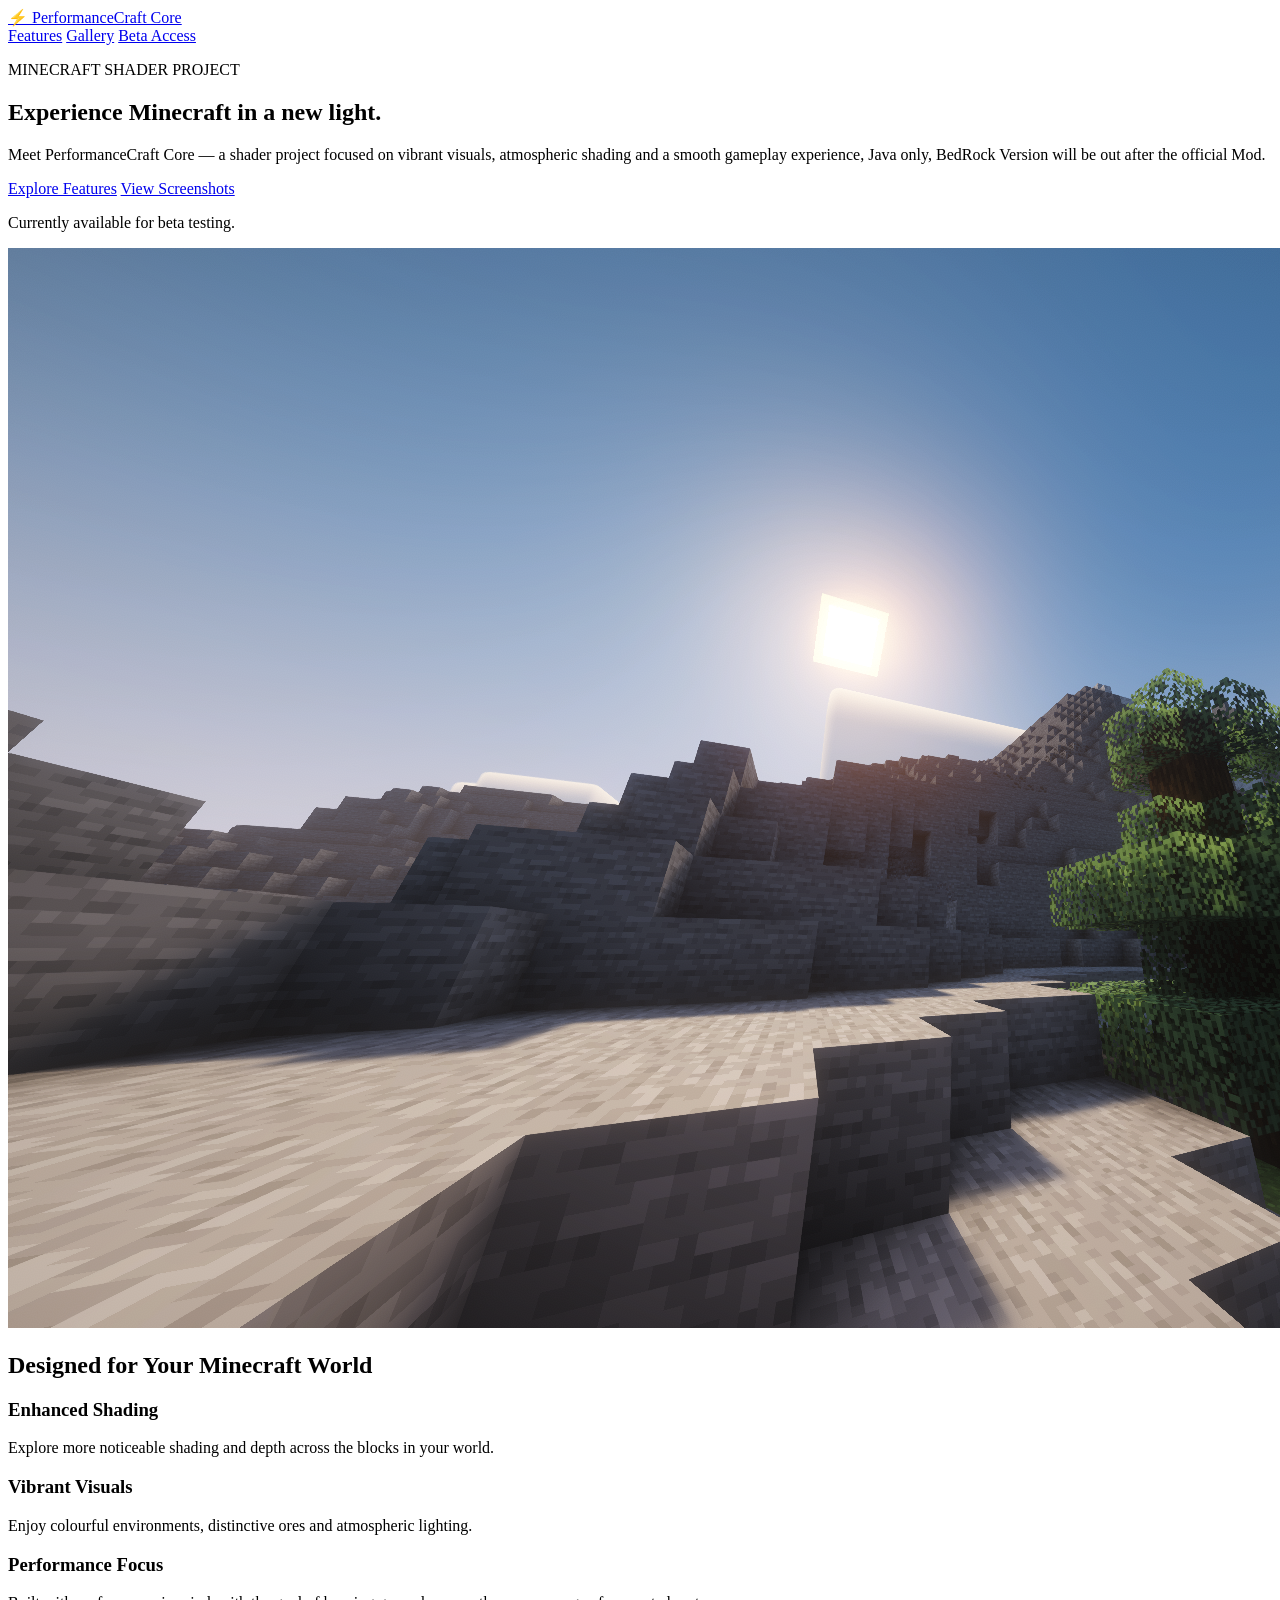
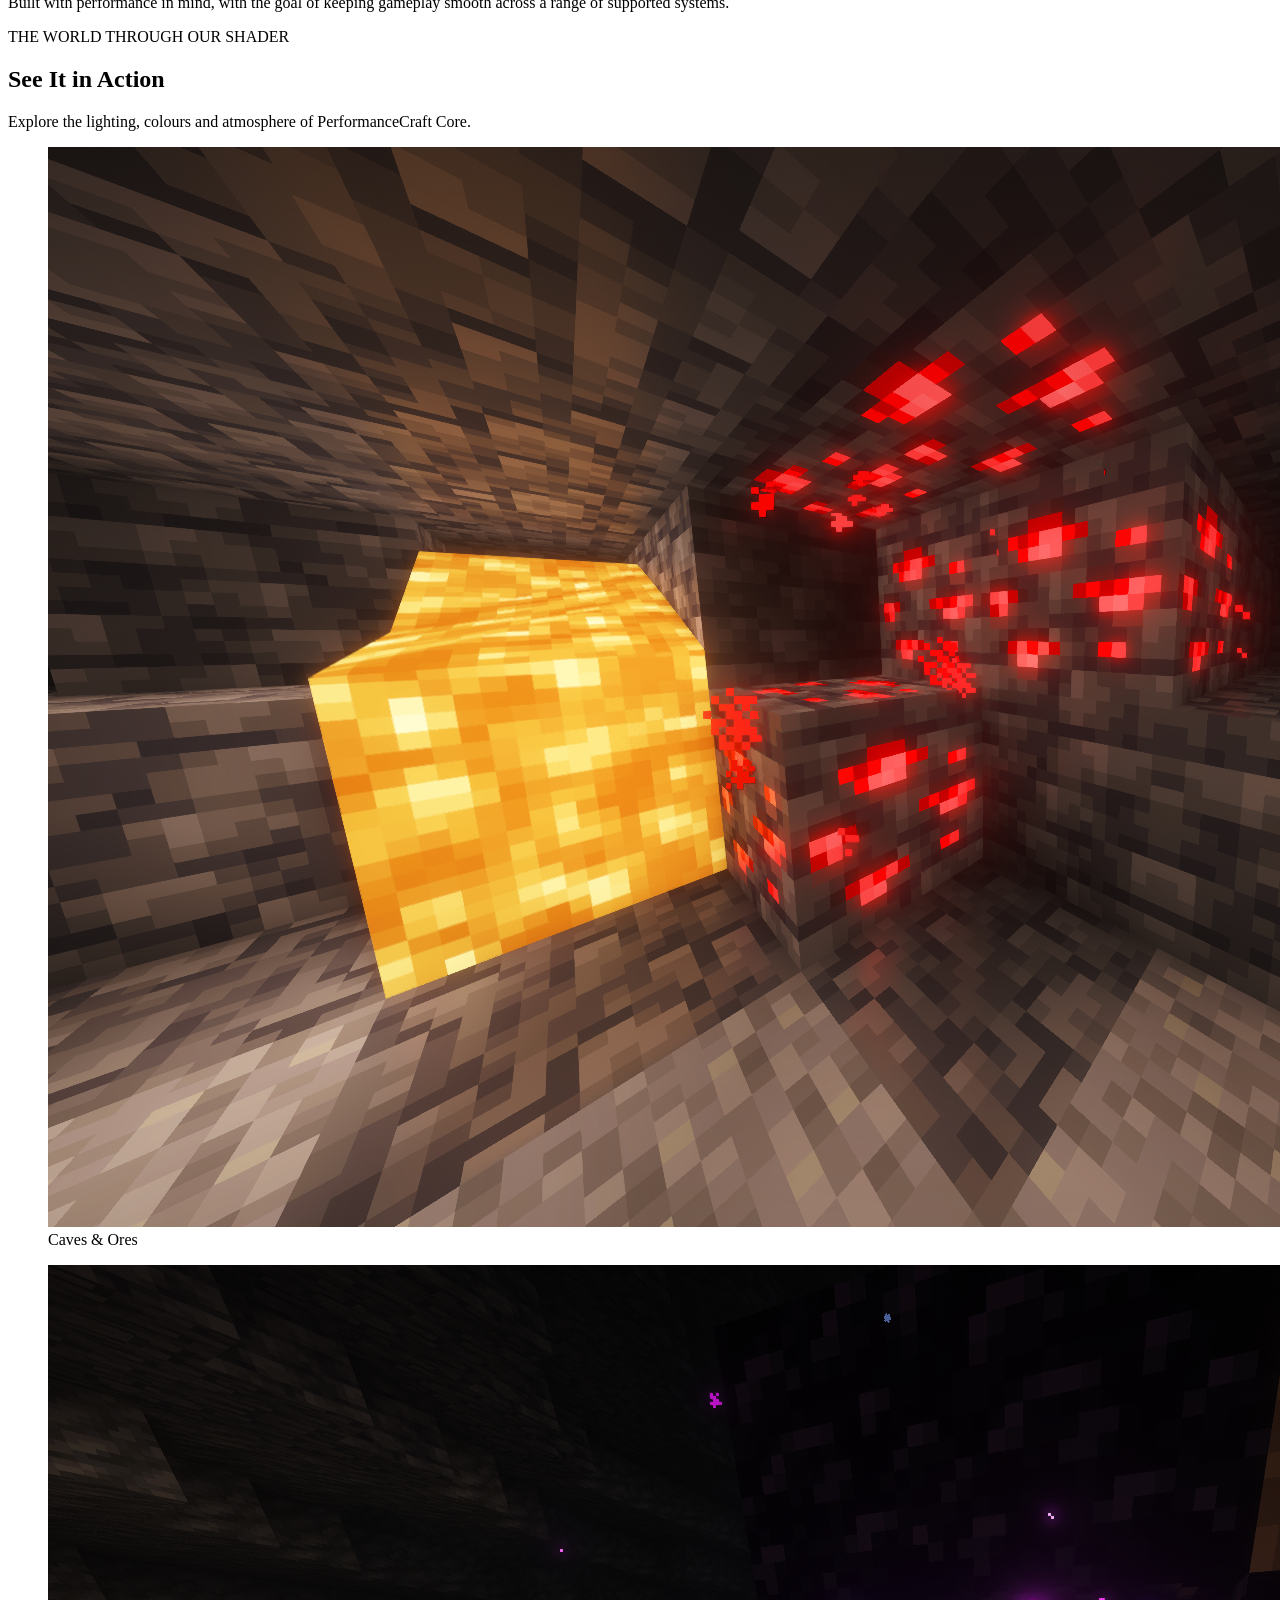
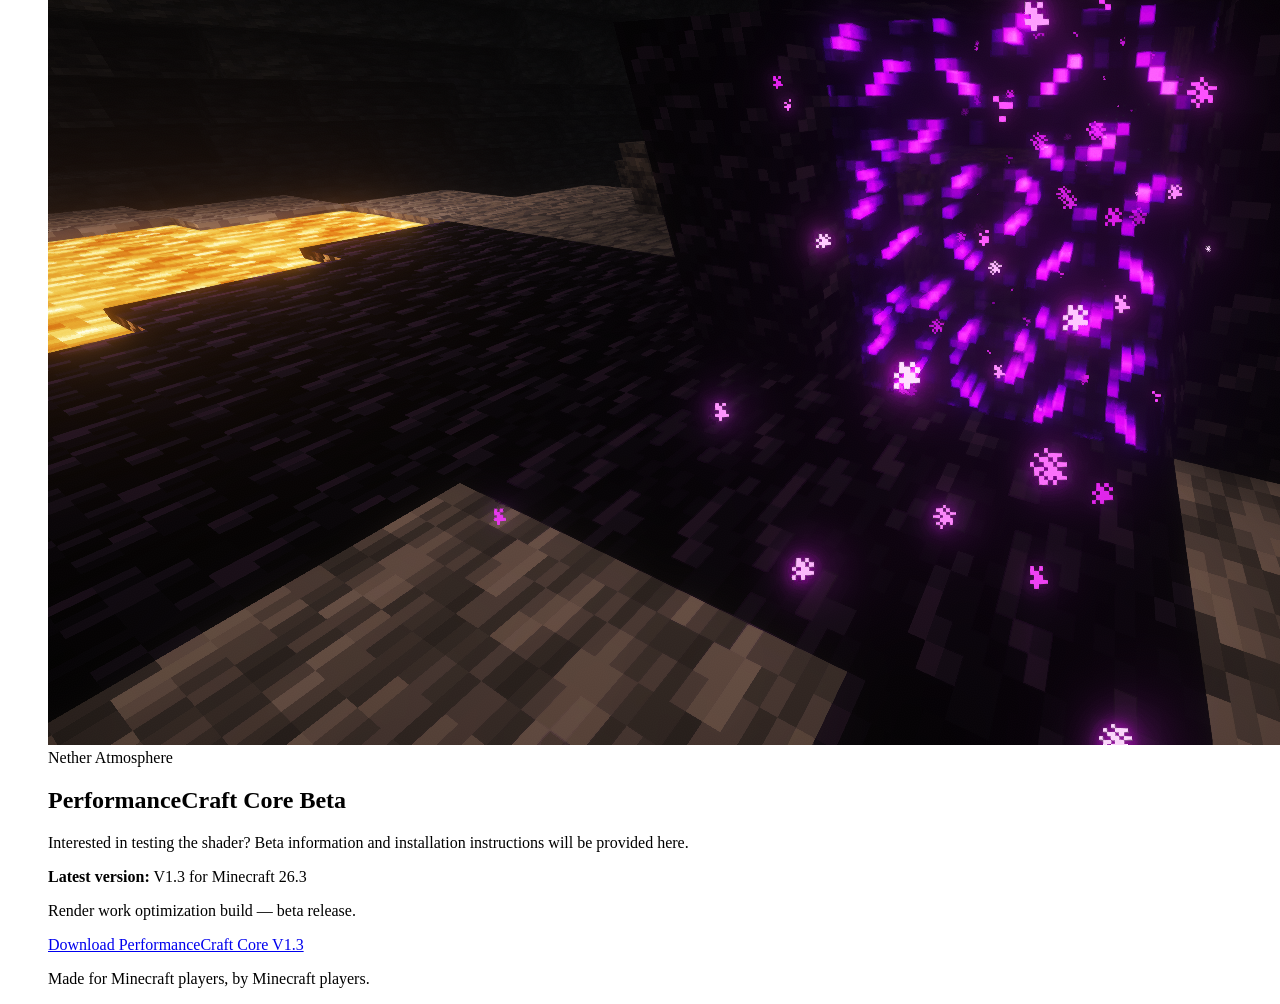
==== commit 7e219545: "Update index.html" ====
--- a/PerformanceCraft Core/index.html
+++ b/PerformanceCraft Core/index.html
@@ -136,19 +136,3 @@
 </body>
 </html>
 
-/* PerformanceCraft Core — Footer Polish */
-footer {
-  border-top: 1px solid rgba(0, 229, 255, 0.25);
-  box-shadow: 0 -8px 24px rgba(0, 229, 255, 0.04);
-}
-
-footer a {
-  color: #00e5ff;
-  text-decoration: none;
-  transition: color 0.25s ease, text-shadow 0.25s ease;
-}
-
-footer a:hover {
-  color: #b388ff;
-  text-shadow: 0 0 8px rgba(179, 136, 255, 0.45);
-}
